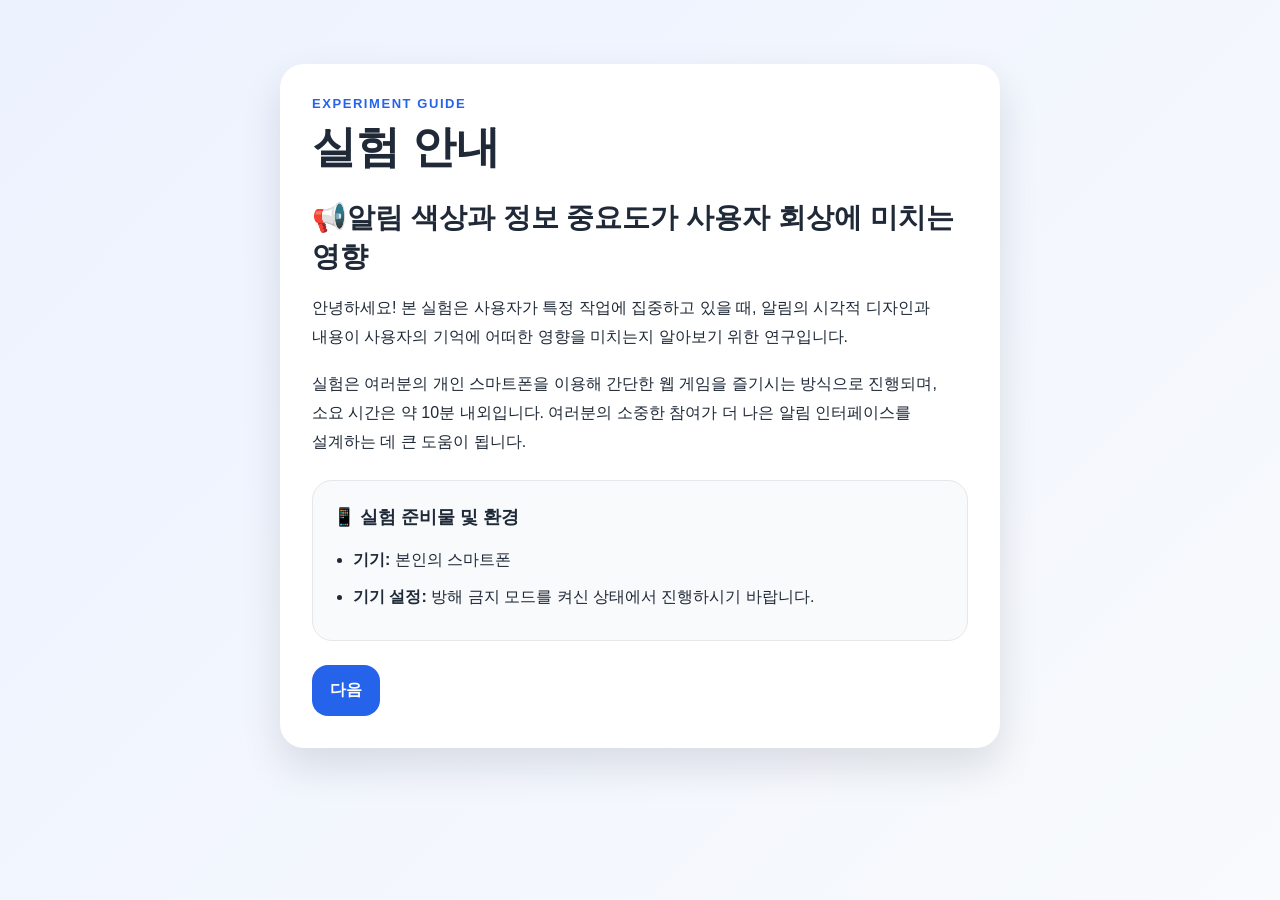
==== index.html @ fae9e40d "Update index.html" ====
<!DOCTYPE html>
<html lang="ko">

<head>
  <meta charset="UTF-8" />
  <meta name="viewport" content="width=device-width, initial-scale=1.0" />

  <title>알림 색상과 중요도 회상 실험</title>

  <!-- CSS 연결 -->
  <link rel="stylesheet" href="style.css" />
</head>

<body>
  <!-- 전체 앱 컨테이너 -->
  <main class="app">

    <!-- 사전 실험 안내 화면 -->
    <section id="guideScreen" class="screen active">
      <div class="card guide-card">

        <!-- 안내 1페이지 -->
        <div class="guide-page active" id="guidePage1">
          <p class="eyebrow">Experiment Guide</p>

          <h1>실험 안내</h1>

          <div class="guide-notice">
            <h2>📢알림 색상과 정보 중요도가 사용자 회상에 미치는 영향</h2>

            <p>
              안녕하세요! 본 실험은 사용자가 특정 작업에 집중하고 있을 때,
              알림의 시각적 디자인과 내용이 사용자의 기억에 어떠한 영향을 미치는지
              알아보기 위한 연구입니다.
            </p>

            <p>
              실험은 여러분의 개인 스마트폰을 이용해 간단한 웹 게임을 즐기시는 방식으로
              진행되며, 소요 시간은 약 10분 내외입니다.
              여러분의 소중한 참여가 더 나은 알림 인터페이스를 설계하는 데 큰 도움이 됩니다.
            </p>

            <div class="guide-box">
              <h3>📱 실험 준비물 및 환경</h3>

              <ul>
                <li><strong>기기:</strong> 본인의 스마트폰</li>
                <li><strong>기기 설정:</strong> 방해 금지 모드를 켜신 상태에서 진행하시기 바랍니다.</li>
              </ul>
            </div>
          </div>

          <button type="button" class="primary-btn guide-next-btn" data-next="2">
            다음
          </button>
        </div>

        <!-- 안내 2페이지 -->
        <div class="guide-page" id="guidePage2">
          <p class="eyebrow">Experiment Procedure</p>

          <h1>실험 진행 절차</h1>

          <div class="guide-notice">
            <div class="guide-box">
              <h3>📋 과업 수행 및 알림 확인</h3>

              <p>
                개인 스마트폰으로 지정된 사이트에 접속한 후,
                5분 동안 <strong>2048 게임</strong>을 진행하게 됩니다.
              </p>

              <h3>기본 조작 및 규칙</h3>

              <ul>
                <li>
                  <strong>조작 방법:</strong>
                  화면을 스와이프하여 모든 타일을 한 방향으로 밀어낼 수 있습니다.
                </li>

                <li>
                  <strong>타일 합치기:</strong>
                  이동하는 도중 같은 숫자가 부딪히면 하나의 타일로 합쳐집니다.
                </li>

                <li>
                  <strong>새로운 타일 생성:</strong>
                  화면을 스와이프할 때마다 빈 공간에 ‘2’ 또는 ‘4’ 타일이 무작위로 새로 나타납니다.
                </li>

                <li>
                  최대한 큰 숫자를 만드는 것이 목표입니다.
                </li>

                <li>
                  비어있는 타일이 없고, 더 이상 움직일 수 없는 경우
                  게임 리셋 버튼을 클릭하십시오.
                </li>
              </ul>
            </div>

            <div class="guide-box">
              <h3>🔔 실험용 알림 안내</h3>

              <p>
                게임을 플레이하는 동안 화면에 랜덤 간격으로
                알림이 제시됩니다.
              </p>

              <p>
                알림에는 <strong>빨강, 초록, 파랑 테두리 포인트</strong>가 적용됩니다.
              </p>

              <p>
                각 알림은 5초 동안 띄워진 후 자동으로 사라집니다.
                게임을 진행하면서 등장하는 알림의 내용 및 색상을 확인하고
                최대한 기억해 주세요.
              </p>

              <p class="guide-warning-text">
                ※ 참고: 스마트폰 기기 자체의 실제 푸시 알림이 아니라,
                웹 페이지 화면 내에 나타나는 실험용 가상 알림입니다.
              </p>
            </div>

            <div class="guide-box">
              <h3>📝 사후 설문 조사</h3>

              <p>
                게임이 종료된 후, 방금 본 알림 내용과 색상에 대한
                회상 여부를 확인하는 사후 설문이 진행됩니다.
              </p>

              <p>
                기억나는 알림의 내용, 각 알림 디자인에 대한 주관적 인식 등을 묻는 문항에
                솔직하게 답변해 주세요.
              </p>
            </div>
          </div>

          <div class="guide-button-row">
            <button type="button" class="secondary-btn guide-prev-btn" data-prev="1">
              이전
            </button>

            <button type="button" class="primary-btn guide-next-btn" data-next="3">
              다음
            </button>
          </div>
        </div>

        <!-- 안내 3페이지 -->
        <div class="guide-page" id="guidePage3">
          <p class="eyebrow">Participant Notice</p>

          <h1>참가자 주의사항</h1>

          <div class="guide-notice">
            <div class="guide-box">
              <h3>⚠️ 참가자 주의사항</h3>

              <ul>
                <li>
                  <strong>자연스러운 참여:</strong>
                  게임에 집중하여 과업을 수행해 주세요.
                  게임 중 화면 상단에 실험용 알림이 나타날 수 있으며,
                  평소 스마트폰을 사용할 때처럼 자연스럽게 확인해 주세요.
                </li>

                <li>
                  <strong>캡처 및 메모 금지:</strong>
                  본 실험은 과업 수행 중 제시되는 색상별 알림 경험과 회상을
                  알아보기 위한 연구입니다.
                  실험 중 캡처하거나 메모하지 말고 자연스럽게 참여해 주세요.
                </li>

                <li>
                  <strong>중도 이탈 방지:</strong>
                  실험이 시작되면 설문 조사가 완전히 끝날 때까지
                  웹 브라우저를 닫거나 다른 앱으로 전환하지 말아주세요.
                </li>
              </ul>
            </div>

            <div class="guide-final-box">
              <p>
                실험에 참여해 주셔서 진심으로 감사합니다.
                준비가 완료되셨다면, 아래의 체크박스를 누른 후
                참가자 정보 입력 화면으로 넘어가 주시면 되겠습니다.
              </p>

              <label class="guide-check-label">
                <input type="checkbox" id="guideAgreeCheck" />
                위 안내사항을 모두 확인했으며, 실험 참여 준비가 완료되었습니다.
              </label>
            </div>
          </div>

          <div class="guide-button-row">
            <button type="button" class="secondary-btn guide-prev-btn" data-prev="2">
              이전
            </button>

            <button id="guideConfirmBtn" type="button" class="primary-btn" disabled>
              참가자 정보 입력하기
            </button>
          </div>
        </div>

      </div>
    </section>

    <!-- 시작 화면: 참가자 기본 정보 입력 -->
    <section id="startScreen" class="screen">
      <div class="card intro-card">
        <p class="eyebrow">HCI Recall Experiment</p>
        <h1>알림 색상과 정보 중요도가<br />사용자 회상에 미치는 영향</h1>

        <p class="description">
          아래의 참가자 기본 정보를 입력한 뒤 실험을 시작해 주세요.
          입력된 정보는 실험 결과 분석을 위한 용도로만 사용됩니다.
        </p>

        <!-- 참가자 기본 정보 입력 -->
        <form id="participantForm" class="form">
          <label>
            참가자 ID
            <input type="text" id="participantId" placeholder="예: 김재현" required />
          </label>

          <label>
            나이
            <input type="number" id="age" min="18" max="80" placeholder="예: 20" required />
          </label>

          <label>
            성별
            <select id="gender" required>
              <option value="">선택</option>
              <option value="남성">남성</option>
              <option value="여성">여성</option>
            </select>
          </label>

          <button type="submit" class="primary-btn">실험 시작하기</button>
        </form>
      </div>
    </section>

    <!-- 실험 화면 -->
    <section id="experimentScreen" class="screen">
      <header class="experiment-header">
        <div>
          <p class="eyebrow">Main Task</p>
          <h2>2048 게임 수행</h2>
        </div>

        <div class="status-panel">
          <div>
            <span>남은 시간</span>
            <strong id="timer">05:00</strong>
          </div>

          <div>
            <span>점수</span>
            <strong id="score">0</strong>
          </div>
        </div>
      </header>

      <!-- 게임 영역 -->
      <section class="game-layout">
        <div class="game-card">
          <div id="board" class="board"></div>

          <button id="reshuffleBtn" class="reshuffle-btn hidden" type="button">
            더 이상 이동할 수 없어요 — 새 보드로 계속하기
          </button>

          <p class="game-guide">
            2048 보드 위에서 손가락으로 스와이프하여 이동하세요.
          </p>
        </div>
      </section>

      <!-- 웹 앱 내부 알림 -->
      <!-- 실제 스마트폰 푸시 알림처럼 보이는 알림 -->
      <div id="notificationToast" class="notification-toast hidden">
        <div class="toast-icon">
          <span>알</span>
        </div>

        <div class="toast-content">
          <div class="toast-top">
            <p class="toast-app-name">학교 알림</p>
            <span class="toast-time">지금</span>
          </div>

          <!-- 중요도는 실험 데이터에는 저장하지만 화면에는 보이지 않게 유지 -->
          <p id="toastImportance" class="toast-importance"></p>

          <p id="toastMessage" class="toast-message"></p>
        </div>
      </div>
    </section>

    <!-- 회상 설문 화면 -->
    <section id="surveyScreen" class="screen">
      <div class="card survey-card">
        <p class="eyebrow">Post Recall Survey</p>
        <h2>사후 회상 설문</h2>

        <p class="description">
          방금 게임 중 나타났던 알림을 얼마나 기억하는지 응답해 주세요.
          정확한 문장이 아니어도 기억나는 내용을 자유롭게 적으면 됩니다.
        </p>

        <form id="recallForm" class="survey-form">
          <div id="surveyList"></div>

          <button type="submit" class="primary-btn">결과 저장하기</button>
        </form>
      </div>
    </section>

    <!-- 결과 화면 -->
    <section id="resultScreen" class="screen">
      <div class="card result-card">
        <p class="eyebrow">Experiment Complete</p>
        <h2>실험이 종료되었습니다.</h2>

        <p class="description">
          아래 버튼을 눌러 실험 데이터를 CSV 파일로 저장할 수 있습니다.
          CSV에는 알림 색상, 중요도, 실제 알림 내용, 회상 응답, 인지 부하 평가 등이 포함됩니다.
        </p>

        <div id="summaryBox" class="summary-box"></div>
        <button id="downloadCsvBtn" class="primary-btn">CSV 다운로드</button>
        <button id="restartBtn" class="secondary-btn">처음으로 돌아가기</button>
      </div>
    </section>
  </main>

  <!-- JS 연결 -->

  <script src="app.js"></script>
</body>

</html>
---- style.css ----
/* ==============================
   기본 변수 설정
   ============================== */
:root {
  --bg: #f4f6fb;
  --card: #ffffff;
  --text: #1f2937;
  --muted: #6b7280;
  --border: #e5e7eb;

  --primary: #2563eb;
  --primary-dark: #1d4ed8;

  --red: #ef4444;
  --green: #22c55e;
  --blue: #3b82f6;

  --shadow: 0 18px 40px rgba(15, 23, 42, 0.12);
  --radius: 24px;
}

/* ==============================
   전체 기본 설정
   ============================== */
* {
  box-sizing: border-box;
}

html,
body {
  width: 100%;
  min-height: 100%;
  overflow-x: hidden;
}

body {
  margin: 0;
  font-family: "Pretendard", "Apple SD Gothic Neo", Arial, sans-serif;
  background: linear-gradient(135deg, #edf2ff, #f8fafc);
  color: var(--text);
}

/* ==============================
   실험 중 화면 스크롤 고정
   ============================== */
body.lock-scroll {
  overflow: hidden;
  height: 100vh;
  position: fixed;
  width: 100%;
}

/* ==============================
   전체 앱 / 화면 전환
   ============================== */
.app {
  min-height: 100vh;
}

.screen {
  display: none;
  min-height: 100vh;
  padding: 24px;
}

.screen.active {
  display: block;
}

/* 실험 화면은 상단 알림 영역을 피하기 위해 여백 확보 */
#experimentScreen {
  padding-top: 110px;
}

/* ==============================
   공통 카드 스타일
   ============================== */
.card {
  width: min(720px, 100%);
  margin: 0 auto;
  background: var(--card);
  border-radius: var(--radius);
  box-shadow: var(--shadow);
  padding: 32px;
}

.intro-card,
.result-card,
.survey-card,
.guide-card {
  margin-top: 40px;
}

.eyebrow {
  margin: 0 0 8px;
  font-size: 13px;
  font-weight: 800;
  letter-spacing: 0.12em;
  text-transform: uppercase;
  color: var(--primary);
}

h1,
h2 {
  margin: 0;
  line-height: 1.25;
  word-break: keep-all;
}

h1 {
  font-size: clamp(28px, 6vw, 44px);
}

h2 {
  font-size: clamp(24px, 5vw, 34px);
}

.description {
  margin: 18px 0 28px;
  color: var(--muted);
  line-height: 1.7;
  word-break: keep-all;
  overflow-wrap: break-word;
}

/* ==============================
   폼 스타일
   ============================== */
.form,
.survey-form {
  display: grid;
  gap: 16px;
}

label {
  display: grid;
  gap: 8px;
  font-weight: 700;
}

input,
select,
textarea {
  width: 100%;
  border: 1px solid var(--border);
  border-radius: 14px;
  padding: 13px 14px;
  font: inherit;
  outline: none;
  background: #fff;
}

textarea {
  min-height: 80px;
  resize: vertical;
}

input:focus,
select:focus,
textarea:focus {
  border-color: var(--primary);
  box-shadow: 0 0 0 4px rgba(37, 99, 235, 0.12);
}

/* ==============================
   버튼
   ============================== */
.primary-btn,
.secondary-btn {
  border: 0;
  border-radius: 16px;
  padding: 15px 18px;
  font-size: 16px;
  font-weight: 800;
  cursor: pointer;
  transition: 0.2s ease;
}

.primary-btn {
  background: var(--primary);
  color: #fff;
}

.primary-btn:hover {
  background: var(--primary-dark);
  transform: translateY(-2px);
}

.secondary-btn {
  margin-top: 12px;
  background: #e5e7eb;
  color: #111827;
}

.secondary-btn:hover {
  background: #d1d5db;
}

.primary-btn:disabled {
  background: #cbd5e1;
  color: #64748b;
  cursor: not-allowed;
  transform: none;
}

.primary-btn:disabled:hover {
  background: #cbd5e1;
  transform: none;
}

/* ==============================
   사전 실험 안내 화면
   ============================== */
.guide-page {
  display: none;
}

.guide-page.active {
  display: block;
}

.guide-notice {
  margin-top: 24px;
  line-height: 1.8;
}

.guide-notice h2 {
  margin: 0 0 18px;
  font-size: clamp(20px, 4vw, 28px);
  line-height: 1.4;
  word-break: keep-all;
  overflow-wrap: break-word;
}

.guide-notice p {
  color: var(--text);
  font-size: 16px;
  margin: 0 0 18px;
  word-break: keep-all;
  overflow-wrap: break-word;
}

.guide-box {
  margin: 24px 0;
  padding: 20px;
  border-radius: 20px;
  background: #f8fafc;
  border: 1px solid var(--border);
}

.guide-box h3 {
  margin: 0 0 12px;
  font-size: 18px;
  word-break: keep-all;
}

.guide-box ul {
  margin: 0;
  padding-left: 20px;
}

.guide-box li {
  margin-bottom: 10px;
  color: var(--text);
  line-height: 1.7;
  word-break: keep-all;
  overflow-wrap: break-word;
}

.guide-warning-text {
  padding: 14px 16px;
  border-radius: 14px;
  background: #fff7ed;
  border: 1px solid #fed7aa;
  color: #9a3412 !important;
  font-weight: 700;
}

.guide-final-box {
  margin: 24px 0;
  padding: 22px;
  border-radius: 20px;
  background: #eff6ff;
  border: 1px solid #bfdbfe;
}

.guide-final-box p {
  margin-bottom: 18px;
  font-weight: 700;
  color: #1e3a8a;
}

.guide-check-label {
  display: flex;
  align-items: flex-start;
  gap: 10px;
  font-weight: 800;
  line-height: 1.6;
  color: var(--text);
}

.guide-check-label input {
  width: 18px;
  height: 18px;
  margin-top: 4px;
  flex: 0 0 auto;
}

.guide-button-row {
  display: flex;
  gap: 12px;
  margin-top: 24px;
}

.guide-button-row .primary-btn,
.guide-button-row .secondary-btn {
  flex: 1;
}

/* ==============================
   실험 화면 상단
   ============================== */
.experiment-header {
  width: min(900px, 100%);
  margin: 0 auto 20px;
  display: flex;
  align-items: center;
  justify-content: space-between;
  gap: 16px;
}

.status-panel {
  display: flex;
  gap: 10px;
}

.status-panel div {
  min-width: 100px;
  background: #fff;
  border-radius: 18px;
  box-shadow: 0 8px 20px rgba(15, 23, 42, 0.08);
  padding: 12px 16px;
  text-align: center;
}

.status-panel span {
  display: block;
  color: var(--muted);
  font-size: 13px;
  margin-bottom: 4px;
}

.status-panel strong {
  font-size: 22px;
}

/* ==============================
   2048 게임 영역
   ============================== */
.game-layout {
  width: min(900px, 100%);
  margin: 0 auto;
  display: flex;
  justify-content: center;
}

.game-card {
  width: min(420px, 100%);
  background: #ffffff;
  border-radius: var(--radius);
  box-shadow: var(--shadow);
  padding: 20px;
}

.board {
  width: 100%;
  aspect-ratio: 1 / 1;
  background: #bbada0;
  border-radius: 18px;
  padding: 10px;

  display: grid;
  grid-template-columns: repeat(4, 1fr);
  grid-template-rows: repeat(4, 1fr);
  gap: 10px;

  overflow: hidden;
  touch-action: none;
  overscroll-behavior: contain;
}

.tile {
  width: 100%;
  height: 100%;
  min-width: 0;
  min-height: 0;

  border-radius: 14px;
  background: #cdc1b4;

  display: flex;
  align-items: center;
  justify-content: center;

  font-size: clamp(22px, 7vw, 42px);
  font-weight: 900;
  color: #776e65;

  transition: transform 0.15s ease, background-color 0.15s ease;
  animation: tilePop 0.16s ease;
}

@keyframes tilePop {
  0% {
    transform: scale(0.85);
    opacity: 0.5;
  }

  100% {
    transform: scale(1);
    opacity: 1;
  }
}

.tile.merged {
  animation: tileMerge 0.18s ease;
}

@keyframes tileMerge {
  0% {
    transform: scale(1);
  }

  50% {
    transform: scale(1.15);
  }

  100% {
    transform: scale(1);
  }
}

.tile-2 {
  background: #eee4da;
}

.tile-4 {
  background: #ede0c8;
}

.tile-8 {
  background: #f2b179;
  color: #fff;
}

.tile-16 {
  background: #f59563;
  color: #fff;
}

.tile-32 {
  background: #f67c5f;
  color: #fff;
}

.tile-64 {
  background: #f65e3b;
  color: #fff;
}

.tile-128 {
  background: #edcf72;
  color: #fff;
  font-size: 32px;
}

.tile-256 {
  background: #edcc61;
  color: #fff;
  font-size: 32px;
}

.tile-512 {
  background: #edc850;
  color: #fff;
  font-size: 32px;
}

.tile-1024 {
  background: #edc53f;
  color: #fff;
  font-size: 28px;
}

.tile-2048 {
  background: #edc22e;
  color: #fff;
  font-size: 28px;
}

.control-pad {
  display: none;
}

.game-guide {
  margin: 14px 0 0;
  color: var(--muted);
  font-size: 14px;
  line-height: 1.6;
  word-break: keep-all;
}

.reshuffle-btn {
  width: 100%;
  margin-top: 14px;
  border: 1px solid var(--border);
  border-radius: 16px;
  padding: 13px 16px;
  background: #f1f5f9;
  color: #334155;
  font-size: 15px;
  font-weight: 800;
  cursor: pointer;
  transition: 0.2s ease;
}

.reshuffle-btn:hover {
  background: #e2e8f0;
  transform: translateY(-1px);
}

.reshuffle-btn.hidden {
  display: none;
}

/* ==============================
   실제 앱 알림 스타일
   ============================== */
.notification-toast {
  position: fixed;
  top: 18px;
  left: 50%;
  transform: translateX(-50%);

  width: min(390px, calc(100% - 28px));
  min-height: 82px;

  display: flex;
  align-items: flex-start;
  gap: 12px;

  padding: 14px 15px;

  background: rgba(255, 255, 255, 0.88);
  backdrop-filter: blur(18px);
  -webkit-backdrop-filter: blur(18px);

  border: 2px solid rgba(255, 255, 255, 0.75);
  border-radius: 26px;

  box-shadow:
    0 18px 45px rgba(15, 23, 42, 0.22),
    inset 0 1px 0 rgba(255, 255, 255, 0.7);

  z-index: 100;
  overflow: hidden;

  animation: phoneNotificationIn 0.35s cubic-bezier(0.22, 1, 0.36, 1);
}

.notification-toast.hidden {
  display: none;
}

.toast-icon {
  width: 42px;
  height: 42px;
  flex: 0 0 42px;

  border-radius: 12px;

  display: flex;
  align-items: center;
  justify-content: center;

  color: #ffffff;
  font-size: 15px;
  font-weight: 900;

  box-shadow: 0 8px 18px rgba(15, 23, 42, 0.18);
}

.notification-toast.red .toast-icon {
  background: linear-gradient(135deg, #ef4444, #b91c1c);
}

.notification-toast.green .toast-icon {
  background: linear-gradient(135deg, #22c55e, #15803d);
}

.notification-toast.blue .toast-icon {
  background: linear-gradient(135deg, #3b82f6, #1d4ed8);
}

.notification-toast.red {
  border: 3px solid var(--red);
  box-shadow:
    0 18px 45px rgba(239, 68, 68, 0.24),
    inset 0 1px 0 rgba(255, 255, 255, 0.7);
}

.notification-toast.green {
  border: 3px solid var(--green);
  box-shadow:
    0 18px 45px rgba(34, 197, 94, 0.24),
    inset 0 1px 0 rgba(255, 255, 255, 0.7);
}

.notification-toast.blue {
  border: 3px solid var(--blue);
  box-shadow:
    0 18px 45px rgba(59, 130, 246, 0.24),
    inset 0 1px 0 rgba(255, 255, 255, 0.7);
}

.toast-content {
  flex: 1;
  min-width: 0;
}

.toast-top {
  display: flex;
  align-items: center;
  justify-content: space-between;
  gap: 8px;
  margin-bottom: 4px;
}

.toast-app-name {
  margin: 0;
  color: #111827;
  font-size: 13px;
  font-weight: 900;
  letter-spacing: -0.01em;
}

.toast-time {
  flex: 0 0 auto;
  color: #9ca3af;
  font-size: 12px;
  font-weight: 700;
}

.toast-importance {
  display: none;
}

.toast-message {
  margin: 0;
  color: #1f2937;
  font-size: 15px;
  font-weight: 700;
  line-height: 1.45;
  letter-spacing: -0.02em;
  word-break: keep-all;
  overflow-wrap: break-word;
}

@keyframes phoneNotificationIn {
  from {
    opacity: 0;
    transform: translate(-50%, -24px) scale(0.96);
  }

  to {
    opacity: 1;
    transform: translate(-50%, 0) scale(1);
  }
}

/* ==============================
   사후 회상 설문
   ============================== */

/* 설문 화면은 내용이 길어져도 잘리지 않도록 설정 */
#surveyScreen,
#surveyScreen.active {
  min-height: 100vh;
  height: auto !important;
  max-height: none !important;
  overflow: visible !important;
  padding-bottom: 120px;
}

/* 설문 카드와 내부 요소가 내용을 자르지 않도록 설정 */
.survey-card,
.survey-form,
#surveyList,
.survey-item,
.likert-question {
  height: auto !important;
  max-height: none !important;
  overflow: visible !important;
}

.survey-card {
  margin-top: 40px;
  margin-bottom: 120px;
}

/* 설문 문항 박스 */
.survey-item {
  border: 1px solid var(--border);
  border-radius: 20px;
  padding: 18px;
  background: #f9fafb;
}

.survey-item + .survey-item {
  margin-top: 16px;
}

/* 질문 문장이 모바일에서 잘리지 않도록 강제 줄바꿈 */
.survey-item p,
.likert-question p,
.survey-item strong,
.survey-item .description {
  width: 100%;
  max-width: 100%;

  white-space: normal !important;
  word-break: keep-all;
  overflow-wrap: break-word;

  overflow: visible !important;
  text-overflow: clip !important;

  line-height: 1.75;
}

.survey-item p {
  margin-top: 0;
  margin-bottom: 14px;
}

.survey-item p strong,
.likert-question p strong {
  display: block;
  line-height: 1.75;
}

.survey-item p span,
.likert-question p span {
  display: inline;
}

/* 입력창 너비 보호 */
.survey-item textarea,
.survey-item input[type="text"] {
  max-width: 100%;
}

/* 선택지 기본 스타일 */
.radio-row {
  display: flex;
  gap: 14px;
  flex-wrap: wrap;
  margin: 10px 0 12px;
}

.radio-row label {
  display: flex;
  align-items: center;
  gap: 6px;
  font-weight: 600;
}

.radio-row input {
  width: auto;
}

/* 세로형 라디오 */
.vertical-radio-row {
  flex-direction: column;
  align-items: flex-start;
  gap: 12px;
}

/* 리커트 문항 */
.likert-question {
  margin-top: 22px;
}

.likert-row {
  width: 100%;
  max-width: 100%;
  display: flex;
  align-items: center;
  justify-content: center;
  gap: 10px;
  flex-wrap: wrap;
  overflow: visible !important;
}

.likert-row label {
  min-width: 34px;
  height: 34px;
  padding: 4px 8px;

  display: inline-flex;
  align-items: center;
  justify-content: center;

  border: 1px solid var(--border);
  border-radius: 999px;
  background: #ffffff;

  font-size: 14px;
  font-weight: 700;
}

.likert-row input {
  width: 13px;
  height: 13px;
  margin: 0;
}

.likert-row span {
  font-size: 13px;
  color: var(--muted);
  font-weight: 700;
  line-height: 1.5;
  white-space: normal;
  word-break: keep-all;
  text-align: center;
}

/* 7점 척도 */
.likert-row-seven {
  width: 100%;
  max-width: 100%;
  display: flex;
  flex-wrap: wrap;
  align-items: center;
  justify-content: center;
  gap: 10px;
}

.likert-row-seven label {
  min-width: 34px;
  height: 34px;
  border-radius: 999px;
}

.likert-row-seven span {
  min-width: 90px;
  text-align: center;
  font-size: 13px;
}

/* ==============================
   결과 요약
   ============================== */
.summary-box {
  margin: 22px 0;
  padding: 18px;
  border-radius: 18px;
  background: #f9fafb;
  border: 1px solid var(--border);
  line-height: 1.7;
}

/* ==============================
   반응형: 태블릿/모바일 공통
   ============================== */
@media (max-width: 640px) {
  .screen {
    padding: 16px;
  }

  .card {
    width: 100%;
    padding: 22px;
  }

  .intro-card,
  .result-card,
  .survey-card,
  .guide-card {
    margin-top: 20px;
  }

  h1 {
    font-size: 28px;
  }

  h2 {
    font-size: 24px;
  }

  .experiment-header {
    align-items: flex-start;
    flex-direction: column;
  }

  .status-panel {
    width: 100%;
  }

  .status-panel div {
    flex: 1;
  }

  .guide-button-row {
    flex-direction: column;
  }

  .guide-notice h2 {
    font-size: 20px;
  }

  .guide-box,
  .guide-final-box {
    padding: 18px;
  }

  #surveyScreen {
    padding: 16px;
    padding-bottom: 140px;
  }

  .survey-card {
    padding: 18px;
    margin-top: 20px;
    margin-bottom: 140px;
  }

  .survey-item {
    padding: 16px;
  }

  .survey-item p,
  .likert-question p,
  .survey-item strong,
  .survey-item .description {
    font-size: 15px;
    line-height: 1.8;
    word-break: keep-all;
    overflow-wrap: break-word;
  }

  .survey-item p strong,
  .likert-question p strong {
    display: block;
  }

  textarea {
    font-size: 15px;
  }

  /* 일반 5점 리커트는 모바일에서 자연스럽게 줄바꿈 */
  .likert-row {
    justify-content: flex-start;
    gap: 8px;
  }

  .likert-row span:first-child {
    width: 100%;
    text-align: left;
    margin-bottom: 4px;
  }

  .likert-row span:last-child {
    width: 100%;
    text-align: right;
    margin-top: 4px;
  }

  .likert-row label {
    min-width: 34px;
    height: 34px;
    padding: 4px;
    font-size: 13px;
  }

  /* 7점 척도는 모바일에서 3줄 구조로 배치 */
  .likert-row-seven {
    display: grid !important;
    grid-template-columns: repeat(7, minmax(28px, 1fr));
    gap: 8px;
    width: 100%;
  }

  .likert-row-seven span:first-child {
    grid-column: 1 / -1;
    text-align: left;
    min-width: 0;
    width: 100%;
    font-size: 13px;
    margin-bottom: 4px;
  }

  .likert-row-seven span:last-child {
    grid-column: 1 / -1;
    text-align: right;
    min-width: 0;
    width: 100%;
    font-size: 13px;
    margin-top: 4px;
  }

  .likert-row-seven label {
    min-width: 0 !important;
    width: 100%;
    height: 34px;
    padding: 4px;

    display: flex;
    align-items: center;
    justify-content: center;
  }

  .likert-row-seven input {
    width: 13px;
    height: 13px;
    margin: 0;
  }
}

/* ==============================
   아주 작은 휴대폰 화면 대응
   ============================== */
@media (max-width: 380px) {
  .screen {
    padding: 12px;
  }

  .card {
    padding: 16px;
    border-radius: 20px;
  }

  .survey-item {
    padding: 14px;
  }

  .survey-item p,
  .likert-question p,
  .survey-item strong,
  .survey-item .description {
    font-size: 14px;
    line-height: 1.75;
  }

  .likert-row-seven {
    grid-template-columns: repeat(7, minmax(24px, 1fr));
    gap: 6px;
  }

  .likert-row-seven label,
  .likert-row label {
    height: 32px;
    font-size: 12px;
  }

  .notification-toast {
    width: calc(100% - 20px);
  }
}
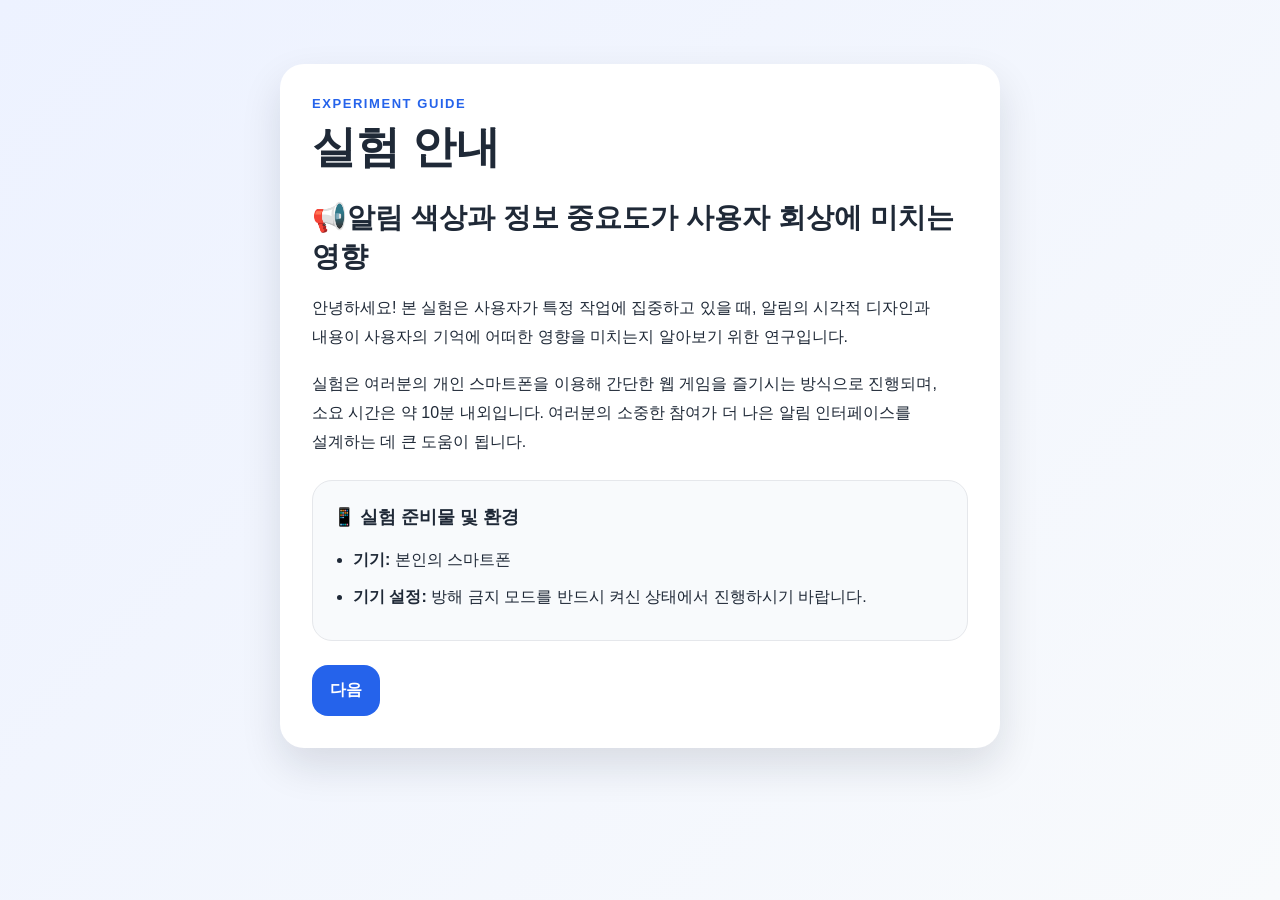
==== commit f32ecc58: "Update index.html" ====
--- a/index.html
+++ b/index.html
@@ -45,7 +45,10 @@
 
               <ul>
                 <li><strong>기기:</strong> 본인의 스마트폰</li>
-                <li><strong>기기 설정:</strong> 방해 금지 모드를 켜신 상태에서 진행하시기 바랍니다.</li>
+                <li class="dnd-highlight">
+                  <strong>기기 설정:</strong>
+                  <span>방해 금지 모드</span>를 반드시 켜신 상태에서 진행하시기 바랍니다.
+                </li>
               </ul>
             </div>
           </div>
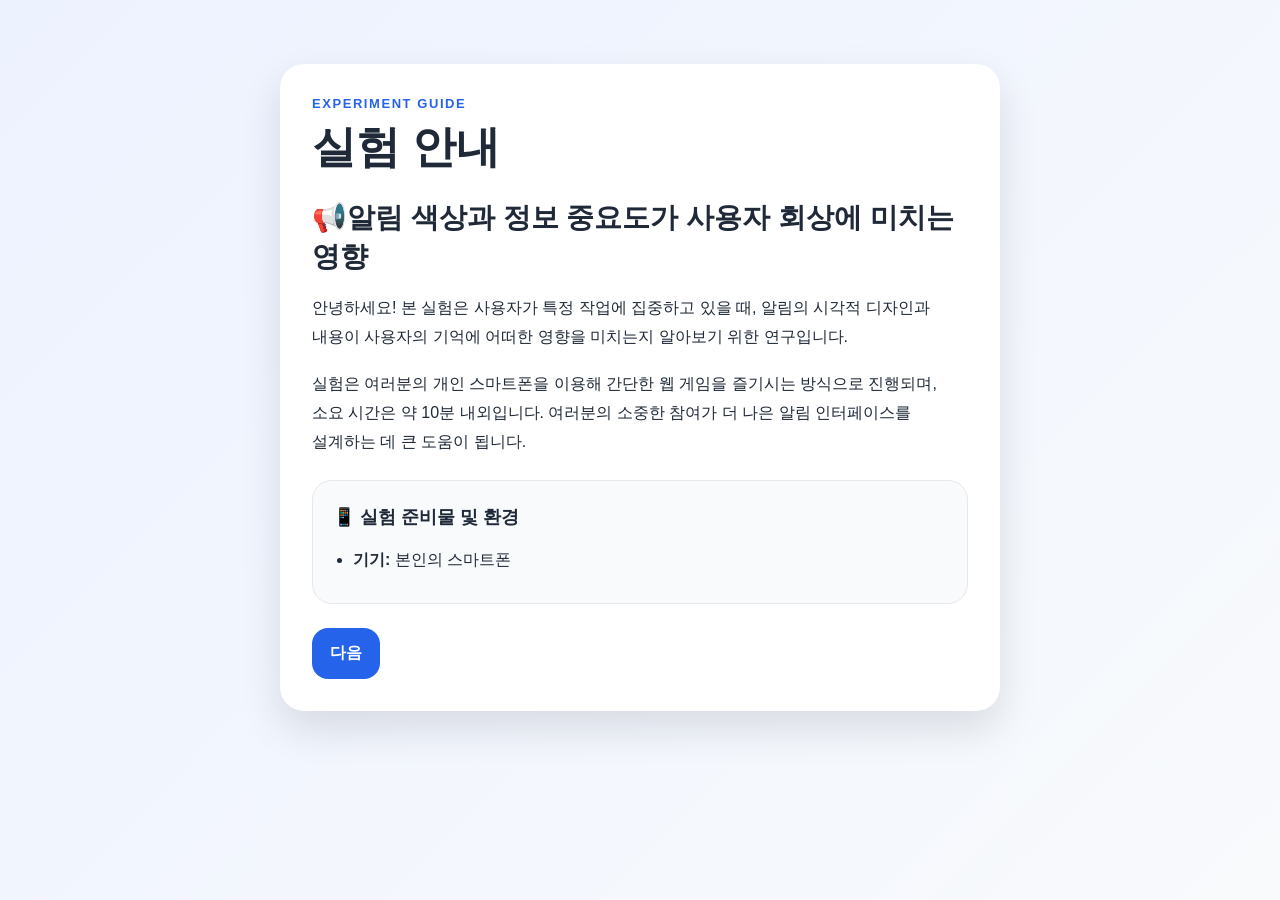
==== commit 6eb97a28: "Update index.html" ====
--- a/index.html
+++ b/index.html
@@ -45,10 +45,6 @@
 
               <ul>
                 <li><strong>기기:</strong> 본인의 스마트폰</li>
-                <li class="dnd-highlight">
-                  <strong>기기 설정:</strong>
-                  <span>방해 금지 모드</span>를 반드시 켜신 상태에서 진행하시기 바랍니다.
-                </li>
               </ul>
             </div>
           </div>
--- a/style.css
+++ b/style.css
@@ -1067,3 +1067,23 @@
     width: calc(100% - 20px);
   }
 }
+
+/* 방해 금지 모드 강조 */
+.dnd-highlight {
+  padding: 14px 16px;
+  border-radius: 14px;
+  background: #fff1f2;
+  border: 2px solid #fb7185;
+  color: #9f1239;
+  font-weight: 800;
+}
+
+.dnd-highlight span {
+  display: inline-block;
+  padding: 2px 8px;
+  margin: 0 2px;
+  border-radius: 999px;
+  background: #e11d48;
+  color: #ffffff;
+  font-weight: 900;
+}
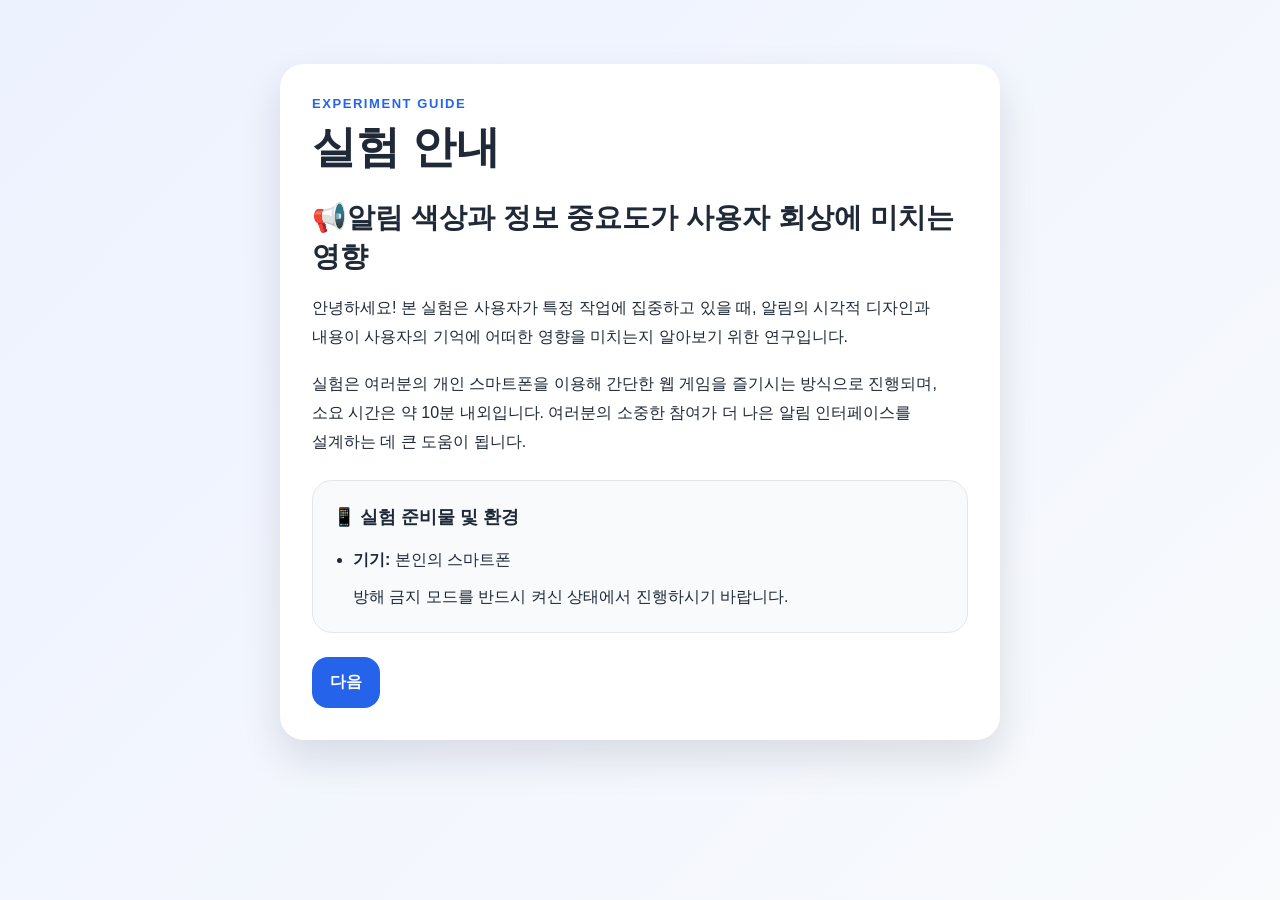
==== commit cad18f62: "Update index.html" ====
--- a/index.html
+++ b/index.html
@@ -45,6 +45,7 @@
 
               <ul>
                 <li><strong>기기:</strong> 본인의 스마트폰</li>
+                <span>방해 금지 모드</span>를 반드시 켜신 상태에서 진행하시기 바랍니다.
               </ul>
             </div>
           </div>
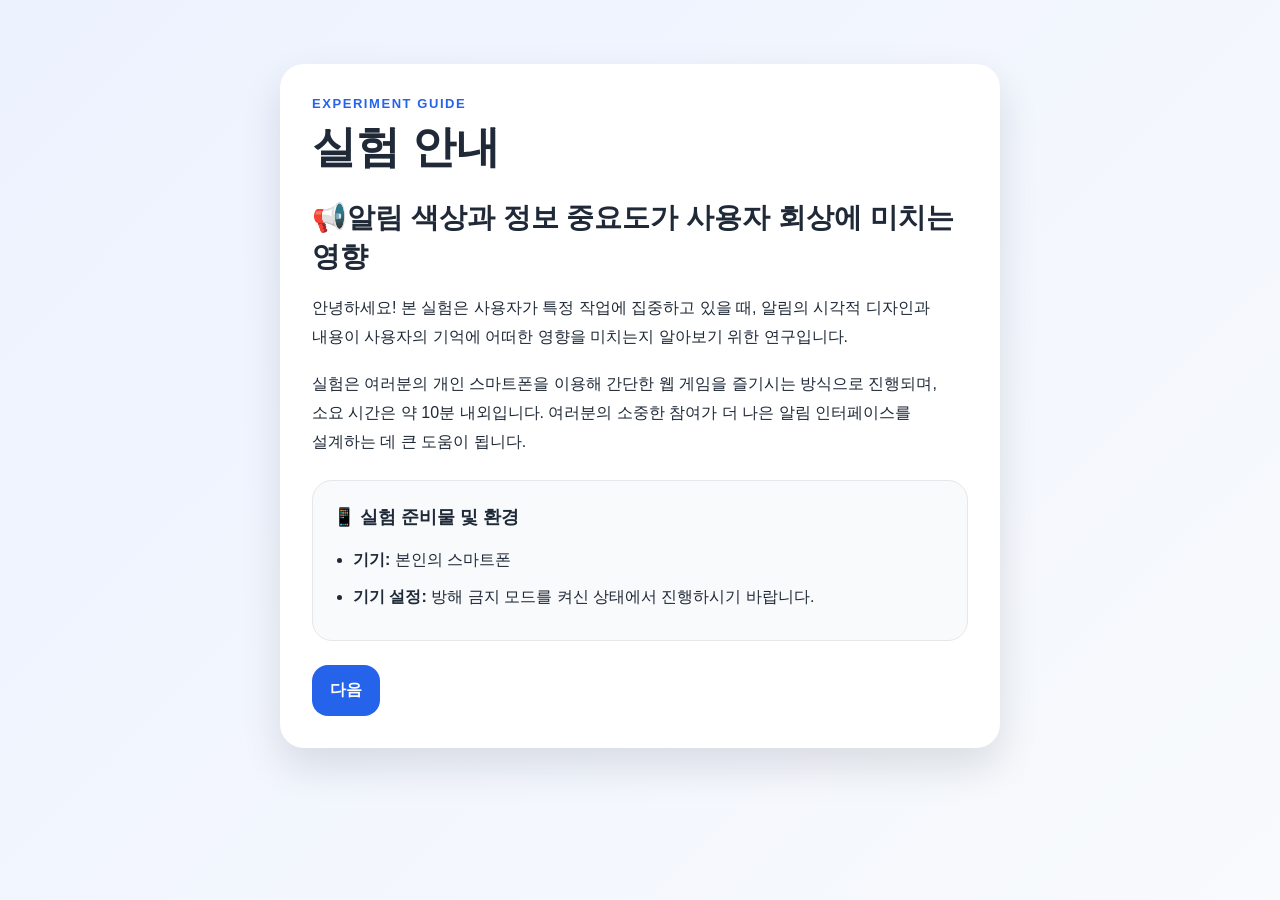
==== commit b8615cc2: "Update index.html" ====
--- a/index.html
+++ b/index.html
@@ -45,7 +45,10 @@
 
               <ul>
                 <li><strong>기기:</strong> 본인의 스마트폰</li>
-                <span>방해 금지 모드</span>를 반드시 켜신 상태에서 진행하시기 바랍니다.
+                <li>
+                  <strong>기기 설정:</strong>
+                  <span class="dnd-text">방해 금지 모드</span>를 켜신 상태에서 진행하시기 바랍니다.
+                </li>
               </ul>
             </div>
           </div>
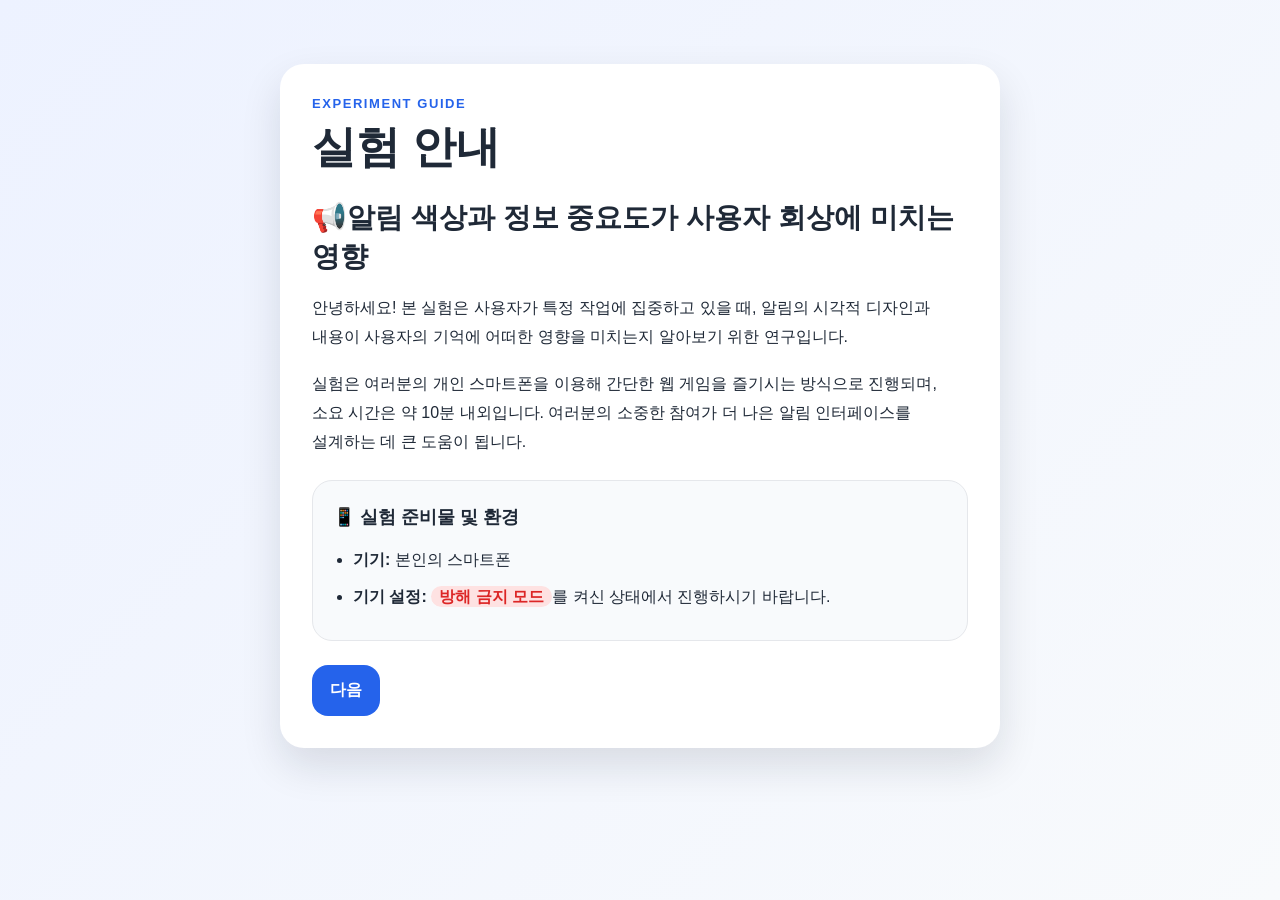
==== commit 4be5ecc8: "Update index.html" ====
--- a/index.html
+++ b/index.html
@@ -205,7 +205,7 @@
             </button>
 
             <button id="guideConfirmBtn" type="button" class="primary-btn" disabled>
-              참가자 정보 입력하기
+              실험 시작 화면으로 이동
             </button>
           </div>
         </div>
@@ -219,32 +219,12 @@
         <p class="eyebrow">HCI Recall Experiment</p>
         <h1>알림 색상과 정보 중요도가<br />사용자 회상에 미치는 영향</h1>
 
-        <p class="description">
-          아래의 참가자 기본 정보를 입력한 뒤 실험을 시작해 주세요.
-          입력된 정보는 실험 결과 분석을 위한 용도로만 사용됩니다.
+        <p class="description" style="margin-bottom: 30px;">
+          본 실험은 게임 플레이 중 나타나는 색상별 알림에 대한 기억 요소를 측정합니다.<br />
+          아래 버튼을 누르면 <strong>4분간의 2048 게임</strong> 및 알림 실험이 즉시 시작됩니다.
         </p>
 
-        <!-- 참가자 기본 정보 입력 -->
         <form id="participantForm" class="form">
-          <label>
-            참가자 ID
-            <input type="text" id="participantId" placeholder="예: 김재현" required />
-          </label>
-
-          <label>
-            나이
-            <input type="number" id="age" min="18" max="80" placeholder="예: 20" required />
-          </label>
-
-          <label>
-            성별
-            <select id="gender" required>
-              <option value="">선택</option>
-              <option value="남성">남성</option>
-              <option value="여성">여성</option>
-            </select>
-          </label>
-
           <button type="submit" class="primary-btn">실험 시작하기</button>
         </form>
       </div>
@@ -309,19 +289,29 @@
 
     <!-- 회상 설문 화면 -->
     <section id="surveyScreen" class="screen">
-      <div class="card survey-card">
+      <div class="card survey-card" style="width: min(760px, 100%);">
         <p class="eyebrow">Post Recall Survey</p>
         <h2>사후 회상 설문</h2>
 
         <p class="description">
-          방금 게임 중 나타났던 알림을 얼마나 기억하는지 응답해 주세요.
-          정확한 문장이 아니어도 기억나는 내용을 자유롭게 적으면 됩니다.
+          아래의 구글 폼 설문을 읽고 답변을 제출해 주세요.<br>
+          <strong>구글 폼 제출을 완전히 완료하신 후</strong> 하단의 [실험 종료 및 결과 확인] 버튼을 눌러주세요.
         </p>
 
+        <div style="width: 100%; height: 600px; overflow-y: auto; border: 1px solid #e5e7eb; border-radius: 14px; margin-bottom: 20px;">
+          <iframe 
+            src="https://docs.google.com/forms/d/e/1FAIpQLSda6KugSI8XppMNQ4AB2SbtIqOcdLPhxwwgfUXGDaCcV8XDsA/viewform?embedded=true" 
+            width="100%" 
+            height="100%" 
+            frameborder="0" 
+            marginheight="0" 
+            marginwidth="0">
+            로드 중...
+          </iframe>
+        </div>
+
         <form id="recallForm" class="survey-form">
-          <div id="surveyList"></div>
-
-          <button type="submit" class="primary-btn">결과 저장하기</button>
+          <div id="surveyList" style="display:none;"></div> <button type="submit" class="primary-btn">실험 종료 및 결과 확인</button>
         </form>
       </div>
     </section>
--- a/style.css
+++ b/style.css
@@ -1069,21 +1069,10 @@
 }
 
 /* 방해 금지 모드 강조 */
-.dnd-highlight {
-  padding: 14px 16px;
-  border-radius: 14px;
-  background: #fff1f2;
-  border: 2px solid #fb7185;
-  color: #9f1239;
-  font-weight: 800;
-}
-
-.dnd-highlight span {
-  display: inline-block;
+.dnd-text {
+  color: #dc2626;
+  font-weight: 900;
+  background: #fee2e2;
   padding: 2px 8px;
-  margin: 0 2px;
   border-radius: 999px;
-  background: #e11d48;
-  color: #ffffff;
-  font-weight: 900;
-}
+}
